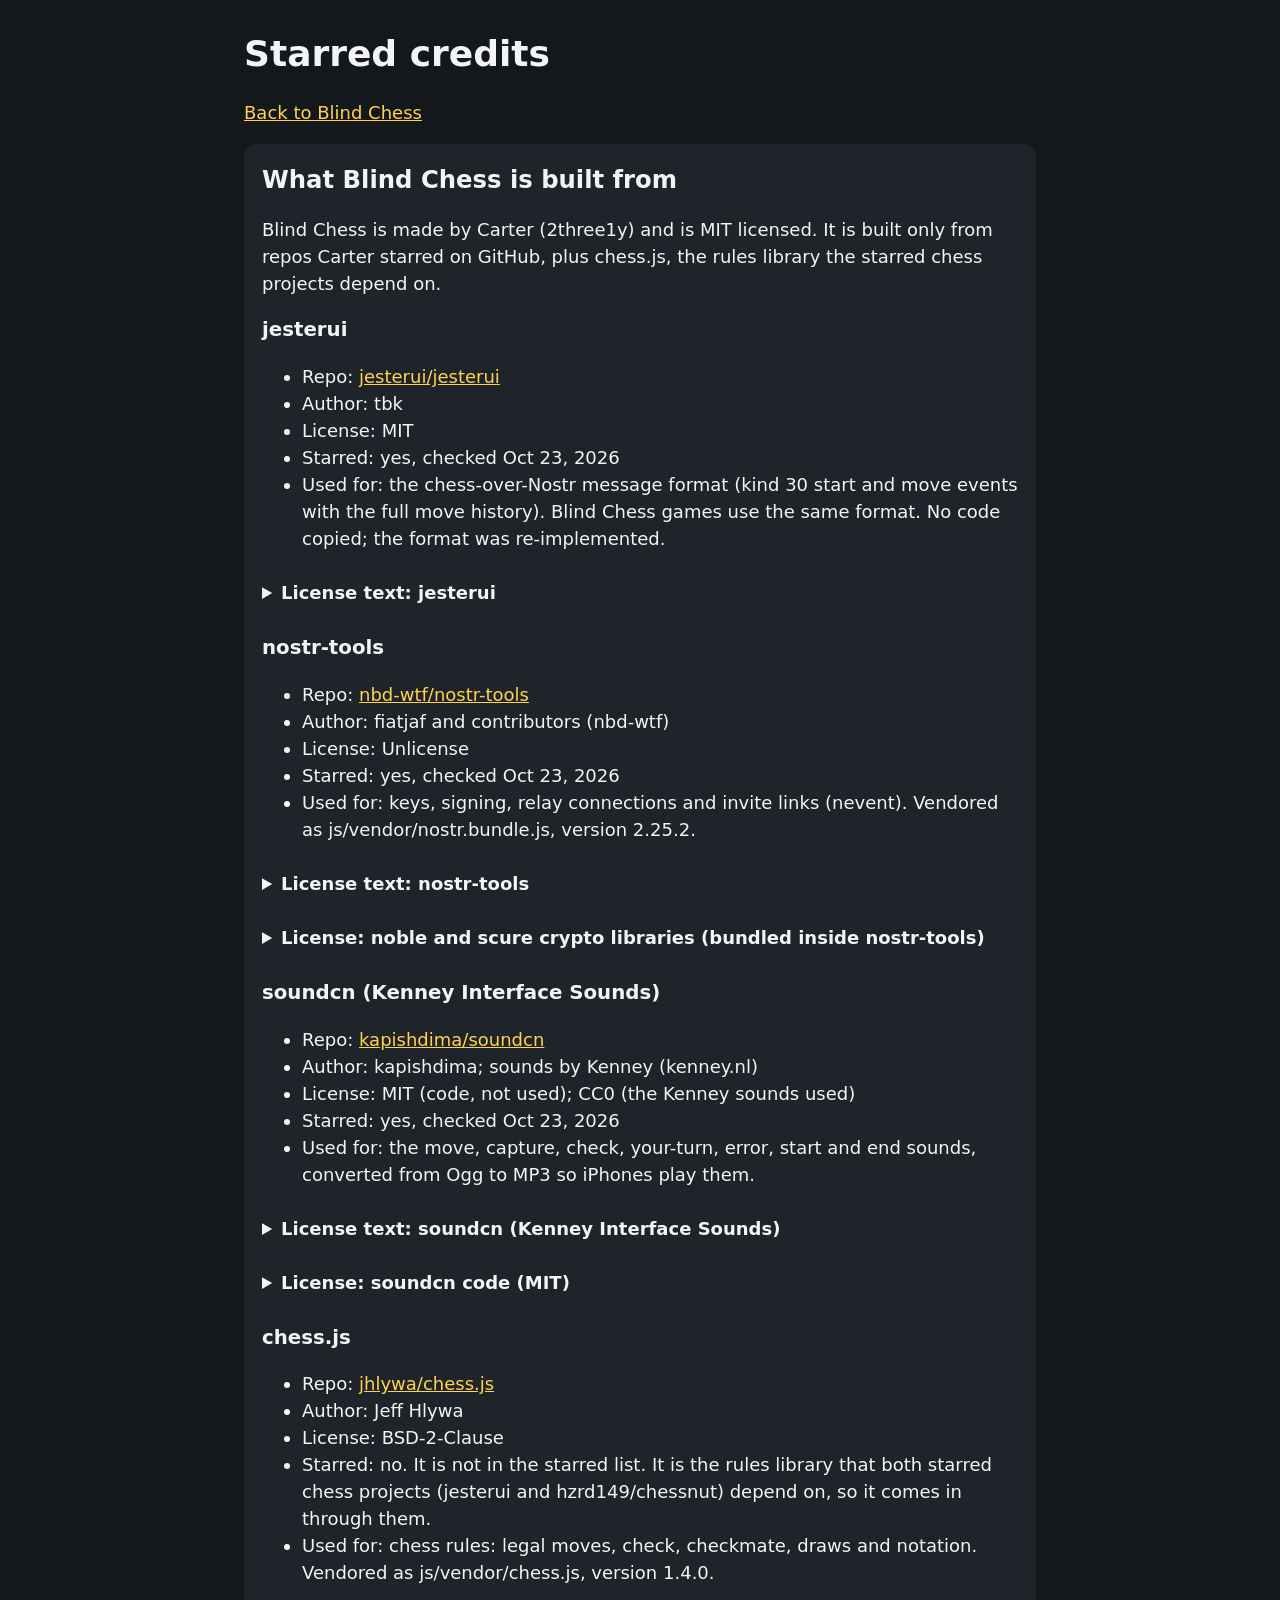
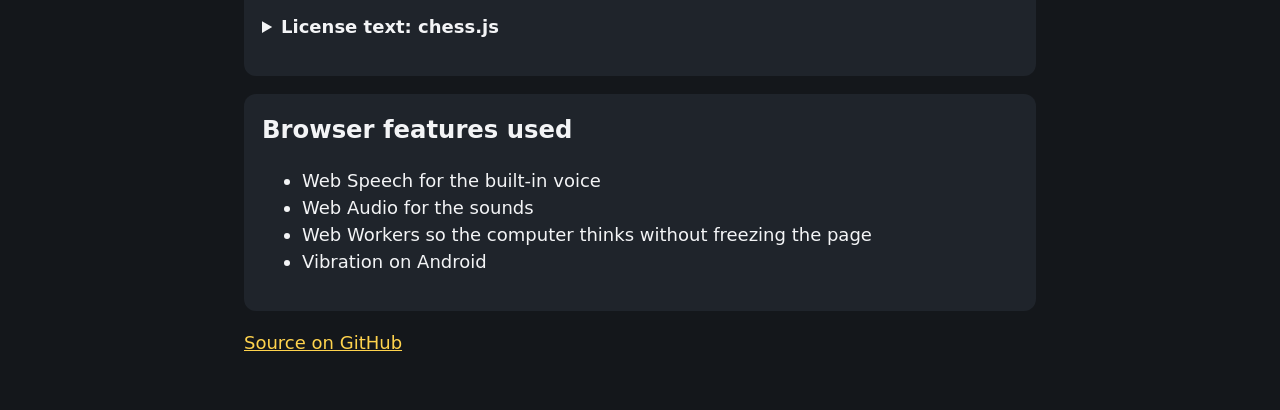
==== credits.html @ a506b723 "Blind Chess: chess by sound and keyboard, with a computer opponent and Nostr invites" ====
<!doctype html>
<html lang="en">
<head>
<meta charset="utf-8">
<meta name="viewport" content="width=device-width, initial-scale=1">
<title>Starred credits: Blind Chess</title>
<link rel="stylesheet" href="css/style.css">
</head>
<body>
<header><h1>Starred credits</h1>
<p><a href="./">Back to Blind Chess</a></p></header>
<main>
<section class="card" aria-labelledby="about-credits">
<h2 id="about-credits">What Blind Chess is built from</h2>
<p>Blind Chess is made by Carter (2three1y) and is MIT licensed. It is built only from repos Carter starred on GitHub, plus chess.js, the rules library the starred chess projects depend on.</p>
<section aria-labelledby="h-jesterui">
<h3 id="h-jesterui">jesterui</h3>
<ul>
<li>Repo: <a href="https://github.com/jesterui/jesterui">jesterui/jesterui</a></li>
<li>Author: tbk</li>
<li>License: MIT</li>
<li>Starred: yes, checked Oct 23, 2026</li>
<li>Used for: the chess-over-Nostr message format (kind 30 start and move events with the full move history). Blind Chess games use the same format. No code copied; the format was re-implemented.</li>
</ul>
<details><summary>License text: jesterui</summary><pre>MIT License

Copyright (c) 2022 tbk

Permission is hereby granted, free of charge, to any person obtaining a copy
of this software and associated documentation files (the &quot;Software&quot;), to deal
in the Software without restriction, including without limitation the rights
to use, copy, modify, merge, publish, distribute, sublicense, and/or sell
copies of the Software, and to permit persons to whom the Software is
furnished to do so, subject to the following conditions:

The above copyright notice and this permission notice shall be included in all
copies or substantial portions of the Software.

THE SOFTWARE IS PROVIDED &quot;AS IS&quot;, WITHOUT WARRANTY OF ANY KIND, EXPRESS OR
IMPLIED, INCLUDING BUT NOT LIMITED TO THE WARRANTIES OF MERCHANTABILITY,
FITNESS FOR A PARTICULAR PURPOSE AND NONINFRINGEMENT. IN NO EVENT SHALL THE
AUTHORS OR COPYRIGHT HOLDERS BE LIABLE FOR ANY CLAIM, DAMAGES OR OTHER
LIABILITY, WHETHER IN AN ACTION OF CONTRACT, TORT OR OTHERWISE, ARISING FROM,
OUT OF OR IN CONNECTION WITH THE SOFTWARE OR THE USE OR OTHER DEALINGS IN THE
SOFTWARE.</pre></details>

</section><section aria-labelledby="h-nostrtools">
<h3 id="h-nostrtools">nostr-tools</h3>
<ul>
<li>Repo: <a href="https://github.com/nbd-wtf/nostr-tools">nbd-wtf/nostr-tools</a></li>
<li>Author: fiatjaf and contributors (nbd-wtf)</li>
<li>License: Unlicense</li>
<li>Starred: yes, checked Oct 23, 2026</li>
<li>Used for: keys, signing, relay connections and invite links (nevent). Vendored as js/vendor/nostr.bundle.js, version 2.25.2.</li>
</ul>
<details><summary>License text: nostr-tools</summary><pre>This is free and unencumbered software released into the public domain.

Anyone is free to copy, modify, publish, use, compile, sell, or
distribute this software, either in source code form or as a compiled
binary, for any purpose, commercial or non-commercial, and by any
means.

In jurisdictions that recognize copyright laws, the author or authors
of this software dedicate any and all copyright interest in the
software to the public domain. We make this dedication for the benefit
of the public at large and to the detriment of our heirs and
successors. We intend this dedication to be an overt act of
relinquishment in perpetuity of all present and future rights to this
software under copyright law.

THE SOFTWARE IS PROVIDED &quot;AS IS&quot;, WITHOUT WARRANTY OF ANY KIND,
EXPRESS OR IMPLIED, INCLUDING BUT NOT LIMITED TO THE WARRANTIES OF
MERCHANTABILITY, FITNESS FOR A PARTICULAR PURPOSE AND NONINFRINGEMENT.
IN NO EVENT SHALL THE AUTHORS BE LIABLE FOR ANY CLAIM, DAMAGES OR
OTHER LIABILITY, WHETHER IN AN ACTION OF CONTRACT, TORT OR OTHERWISE,
ARISING FROM, OUT OF OR IN CONNECTION WITH THE SOFTWARE OR THE USE OR
OTHER DEALINGS IN THE SOFTWARE.

For more information, please refer to &lt;https://unlicense.org&gt;</pre></details>
<details><summary>License: noble and scure crypto libraries (bundled inside nostr-tools)</summary><pre>The MIT License (MIT)

Copyright (c) Paul Miller (https://paulmillr.com)

Permission is hereby granted, free of charge, to any person obtaining a copy
of this software and associated documentation files (the &quot;Software&quot;), to deal
in the Software without restriction, including without limitation the rights
to use, copy, modify, merge, publish, distribute, sublicense, and/or sell
copies of the Software, and to permit persons to whom the Software is
furnished to do so, subject to the following conditions:

The above copyright notice and this permission notice shall be included in
all copies or substantial portions of the Software.

THE SOFTWARE IS PROVIDED &quot;AS IS&quot;, WITHOUT WARRANTY OF ANY KIND, EXPRESS OR
IMPLIED, INCLUDING BUT NOT LIMITED TO THE WARRANTIES OF MERCHANTABILITY,
FITNESS FOR A PARTICULAR PURPOSE AND NONINFRINGEMENT. IN NO EVENT SHALL THE
AUTHORS OR COPYRIGHT HOLDERS BE LIABLE FOR ANY CLAIM, DAMAGES OR OTHER
LIABILITY, WHETHER IN AN ACTION OF CONTRACT, TORT OR OTHERWISE, ARISING FROM,
OUT OF OR IN CONNECTION WITH THE SOFTWARE OR THE USE OR OTHER DEALINGS IN
THE SOFTWARE.
</pre></details>
</section><section aria-labelledby="h-soundcnkenneyinterfacesounds">
<h3 id="h-soundcnkenneyinterfacesounds">soundcn (Kenney Interface Sounds)</h3>
<ul>
<li>Repo: <a href="https://github.com/kapishdima/soundcn">kapishdima/soundcn</a></li>
<li>Author: kapishdima; sounds by Kenney (kenney.nl)</li>
<li>License: MIT (code, not used); CC0 (the Kenney sounds used)</li>
<li>Starred: yes, checked Oct 23, 2026</li>
<li>Used for: the move, capture, check, your-turn, error, start and end sounds, converted from Ogg to MP3 so iPhones play them.</li>
</ul>
<details><summary>License text: soundcn (Kenney Interface Sounds)</summary><pre>	

	Interface Sounds (1.0)

	Created/distributed by Kenney (www.kenney.nl)
	Creation date: 11-02-2020

			------------------------------

	License: (Creative Commons Zero, CC0)
	http://creativecommons.org/publicdomain/zero/1.0/

	This content is free to use in personal, educational and commercial projects.

	Support us by crediting Kenney or www.kenney.nl (this is not mandatory)

			------------------------------

	Donate:   http://support.kenney.nl
	Patreon:  http://patreon.com/kenney/

	Follow on Twitter for updates:
	http://twitter.com/KenneyNL</pre></details>
<details><summary>License: soundcn code (MIT)</summary><pre>MIT License

Copyright (c) 2026 KapishDima

Permission is hereby granted, free of charge, to any person obtaining a copy
of this software and associated documentation files (the &quot;Software&quot;), to deal
in the Software without restriction, including without limitation the rights
to use, copy, modify, merge, publish, distribute, sublicense, and/or sell
copies of the Software, and to permit persons to whom the Software is
furnished to do so, subject to the following conditions:

The above copyright notice and this permission notice shall be included in all
copies or substantial portions of the Software.

THE SOFTWARE IS PROVIDED &quot;AS IS&quot;, WITHOUT WARRANTY OF ANY KIND, EXPRESS OR
IMPLIED, INCLUDING BUT NOT LIMITED TO THE WARRANTIES OF MERCHANTABILITY,
FITNESS FOR A PARTICULAR PURPOSE AND NONINFRINGEMENT. IN NO EVENT SHALL THE
AUTHORS OR COPYRIGHT HOLDERS BE LIABLE FOR ANY CLAIM, DAMAGES OR OTHER
LIABILITY, WHETHER IN AN ACTION OF CONTRACT, TORT OR OTHERWISE, ARISING FROM,
OUT OF OR IN CONNECTION WITH THE SOFTWARE OR THE USE OR OTHER DEALINGS IN THE
SOFTWARE.
</pre></details>
</section><section aria-labelledby="h-chessjs">
<h3 id="h-chessjs">chess.js</h3>
<ul>
<li>Repo: <a href="https://github.com/jhlywa/chess.js">jhlywa/chess.js</a></li>
<li>Author: Jeff Hlywa</li>
<li>License: BSD-2-Clause</li>
<li>Starred: no. It is not in the starred list. It is the rules library that both starred chess projects (jesterui and hzrd149/chessnut) depend on, so it comes in through them.</li>
<li>Used for: chess rules: legal moves, check, checkmate, draws and notation. Vendored as js/vendor/chess.js, version 1.4.0.</li>
</ul>
<details><summary>License text: chess.js</summary><pre>Copyright (c) 2025, Jeff Hlywa (jhlywa@gmail.com)
All rights reserved.

Redistribution and use in source and binary forms, with or without
modification, are permitted provided that the following conditions are met:

1. Redistributions of source code must retain the above copyright notice,
   this list of conditions and the following disclaimer.
2. Redistributions in binary form must reproduce the above copyright notice,
   this list of conditions and the following disclaimer in the documentation
   and/or other materials provided with the distribution.

THIS SOFTWARE IS PROVIDED BY THE COPYRIGHT HOLDERS AND CONTRIBUTORS &quot;AS IS&quot;
AND ANY EXPRESS OR IMPLIED WARRANTIES, INCLUDING, BUT NOT LIMITED TO, THE
IMPLIED WARRANTIES OF MERCHANTABILITY AND FITNESS FOR A PARTICULAR PURPOSE
ARE DISCLAIMED. IN NO EVENT SHALL THE COPYRIGHT OWNER OR CONTRIBUTORS BE
LIABLE FOR ANY DIRECT, INDIRECT, INCIDENTAL, SPECIAL, EXEMPLARY, OR
CONSEQUENTIAL DAMAGES (INCLUDING, BUT NOT LIMITED TO, PROCUREMENT OF
SUBSTITUTE GOODS OR SERVICES; LOSS OF USE, DATA, OR PROFITS; OR BUSINESS
INTERRUPTION) HOWEVER CAUSED AND ON ANY THEORY OF LIABILITY, WHETHER IN
CONTRACT, STRICT LIABILITY, OR TORT (INCLUDING NEGLIGENCE OR OTHERWISE)
ARISING IN ANY WAY OUT OF THE USE OF THIS SOFTWARE, EVEN IF ADVISED OF THE
POSSIBILITY OF SUCH DAMAGE.
</pre></details>

</section>
</section>
<section class="card" aria-labelledby="platform">
<h2 id="platform">Browser features used</h2>
<ul><li>Web Speech for the built-in voice</li><li>Web Audio for the sounds</li><li>Web Workers so the computer thinks without freezing the page</li><li>Vibration on Android</li></ul>
</section>
</main>
<footer><p><a href="https://github.com/2three1y/blind-chess">Source on GitHub</a></p></footer>
</body>
</html>
---- css/style.css ----
:root { --bg:#14171b; --card:#1f242b; --fg:#f3f4f6; --muted:#c3c8cf; --accent:#ffd34d; --light:#e9d8b4; --dark:#9a7451; --sel:#3b82f6; --target:#22c55e; --last:#f59e0b; }
* { box-sizing: border-box; }
html { font-size: 112.5%; }
body { margin:0; background:var(--bg); color:var(--fg); font-family: system-ui, -apple-system, "Segoe UI", Roboto, sans-serif; line-height:1.5; }
header, main, footer { max-width: 46rem; margin: 0 auto; padding: 0 1rem; }
header { padding-top: 1rem; }
h1 { font-size: 2rem; margin: .5rem 0; }
h2 { font-size: 1.35rem; margin: 0 0 .5rem; }
h3 { font-size: 1.1rem; margin: 1rem 0 .4rem; }
a { color: var(--accent); }
.card { background: var(--card); border-radius: 12px; padding: 1rem; margin: 1rem 0; }
.status { font-size: 1.2rem; font-weight: 600; }
.last-said, .hint { color: var(--muted); }
.row { display:flex; gap:.5rem; align-items:center; }
.row.wrap { flex-wrap: wrap; }
label { font-weight: 600; }
input[type=text], input[type=password], select, textarea { font: inherit; color: var(--fg); background:#0f1215; border:2px solid #5b6470; border-radius:8px; padding:.55rem .7rem; }
input[type=text], input[type=password] { flex: 1; min-width: 0; width: 100%; }
#move-input { font-size: 1.3rem; }
textarea { width: 100%; }
button { font: inherit; font-weight: 600; color:#111; background: var(--accent); border: 2px solid transparent; border-radius: 10px; padding: .6rem .9rem; min-height: 44px; cursor: pointer; }
button:hover { filter: brightness(1.08); }
button:disabled { opacity: .5; cursor: not-allowed; }
.buttons { display:flex; flex-wrap:wrap; gap:.5rem; margin:.5rem 0; }
.buttons button { background:#2d3440; color: var(--fg); border-color:#5b6470; }
:focus-visible { outline: 3px solid var(--accent); outline-offset: 3px; }
.board { display:flex; flex-direction:column; width: min(100%, 32rem); aspect-ratio: 1; border: 3px solid #5b6470; border-radius: 6px; overflow: hidden; margin-top:.5rem; }
.rank { display:grid; grid-template-columns: repeat(8, 1fr); flex:1; }
.sq { border-radius:0; min-height:0; padding:0; margin:0; border:0; font-size: clamp(1.4rem, 7vw, 2.4rem); line-height:1; display:flex; align-items:center; justify-content:center; position:relative; color:#111; }
.sq.light { background: var(--light); }
.sq.dark { background: var(--dark); }
.sq .pc-w { color:#fff; text-shadow: 0 0 2px #000, 0 0 2px #000, 0 0 1px #000; }
.sq .pc-b { color:#111; text-shadow: 0 0 1px #fff; }
.sq.sel { box-shadow: inset 0 0 0 4px var(--sel); }
.sq.target::after { content:""; position:absolute; width:26%; height:26%; border-radius:50%; background: var(--target); opacity:.85; }
.sq.last { box-shadow: inset 0 0 0 3px var(--last); }
.sq.sel.last { box-shadow: inset 0 0 0 4px var(--sel); }
.sq:focus-visible { outline: 4px solid #fff; outline-offset: -4px; z-index: 1; }
.sq[data-coord]::before { content: attr(data-coord); position:absolute; left:3px; bottom:1px; font-size:.6rem; font-weight:700; color:#333; }
.history { columns: 2; padding-left: 1.8rem; }
fieldset { border: 2px solid #5b6470; border-radius: 8px; margin: 0 0 1rem; }
.radio, .check { display:flex; gap:.5rem; align-items:center; margin:.4rem 0; }
.radio input, .check input { width: 1.3rem; height: 1.3rem; }
.invite { margin-top: .5rem; }
.skip { position:absolute; left:-999px; top:0; background:var(--accent); color:#111; padding:.5rem; }
.skip:focus { left: .5rem; }
.visually-hidden { position:absolute !important; width:1px; height:1px; padding:0; margin:-1px; overflow:hidden; clip:rect(0,0,0,0); white-space:nowrap; border:0; }
footer { padding-bottom: 2rem; }
@media (prefers-reduced-motion: reduce) { * { transition: none !important; animation: none !important; } }
@media (forced-colors: active) { .sq.sel, .sq.last { outline: 3px solid Highlight; } }

pre { white-space: pre-wrap; word-break: break-word; font-size: .8rem; background:#0f1215; padding:.75rem; border-radius:8px; }
details { margin:.5rem 0; }
summary { cursor:pointer; font-weight:600; min-height:44px; display:list-item; padding:.5rem 0; }
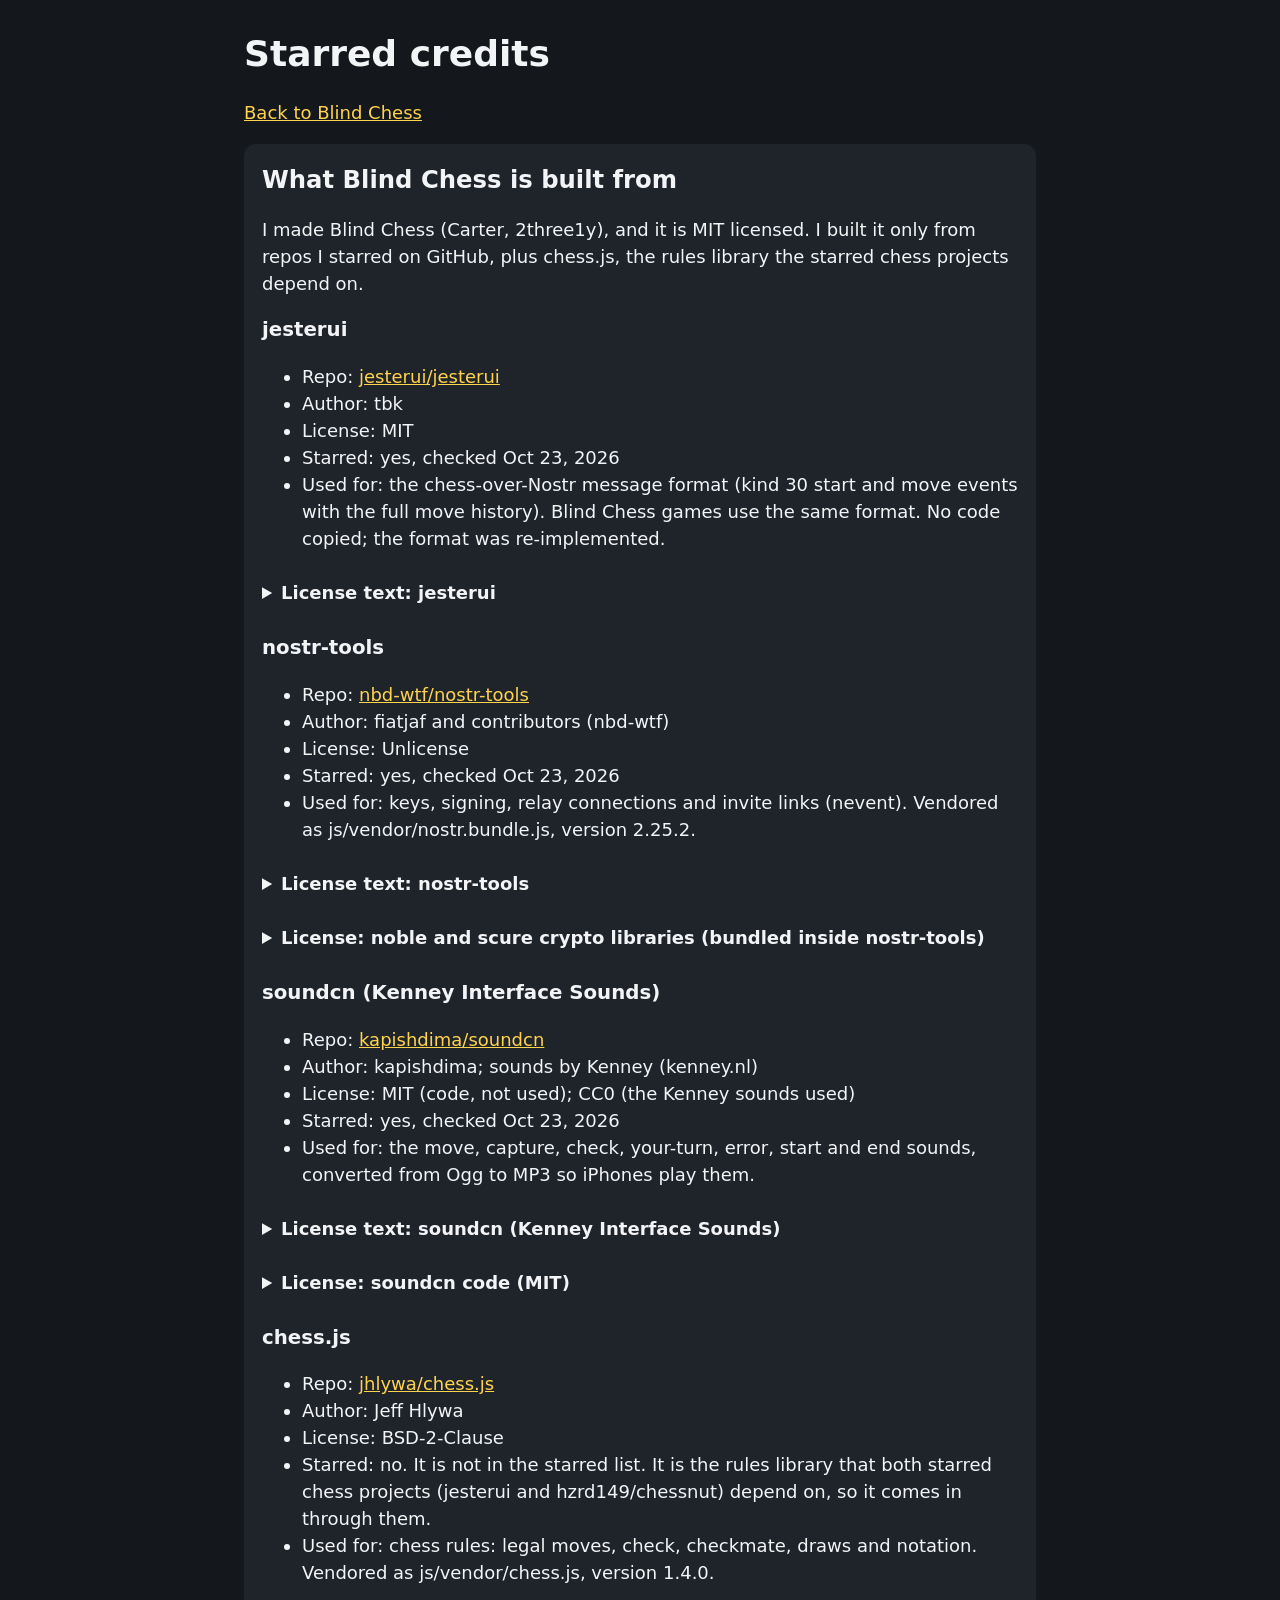
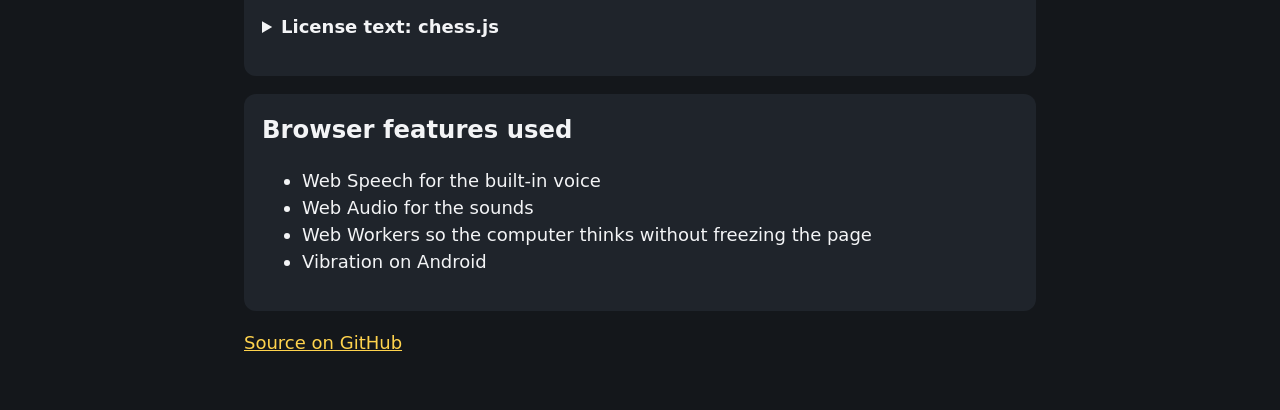
==== commit 1327d45e: "Rename to blindchess: update Pages and repo links; credits and page text in first person" ====
--- a/credits.html
+++ b/credits.html
@@ -12,7 +12,7 @@
 <main>
 <section class="card" aria-labelledby="about-credits">
 <h2 id="about-credits">What Blind Chess is built from</h2>
-<p>Blind Chess is made by Carter (2three1y) and is MIT licensed. It is built only from repos Carter starred on GitHub, plus chess.js, the rules library the starred chess projects depend on.</p>
+<p>I made Blind Chess (Carter, 2three1y), and it is MIT licensed. I built it only from repos I starred on GitHub, plus chess.js, the rules library the starred chess projects depend on.</p>
 <section aria-labelledby="h-jesterui">
 <h3 id="h-jesterui">jesterui</h3>
 <ul>
@@ -194,6 +194,6 @@
 <ul><li>Web Speech for the built-in voice</li><li>Web Audio for the sounds</li><li>Web Workers so the computer thinks without freezing the page</li><li>Vibration on Android</li></ul>
 </section>
 </main>
-<footer><p><a href="https://github.com/2three1y/blind-chess">Source on GitHub</a></p></footer>
+<footer><p><a href="https://github.com/2three1y/blindchess">Source on GitHub</a></p></footer>
 </body>
 </html>
